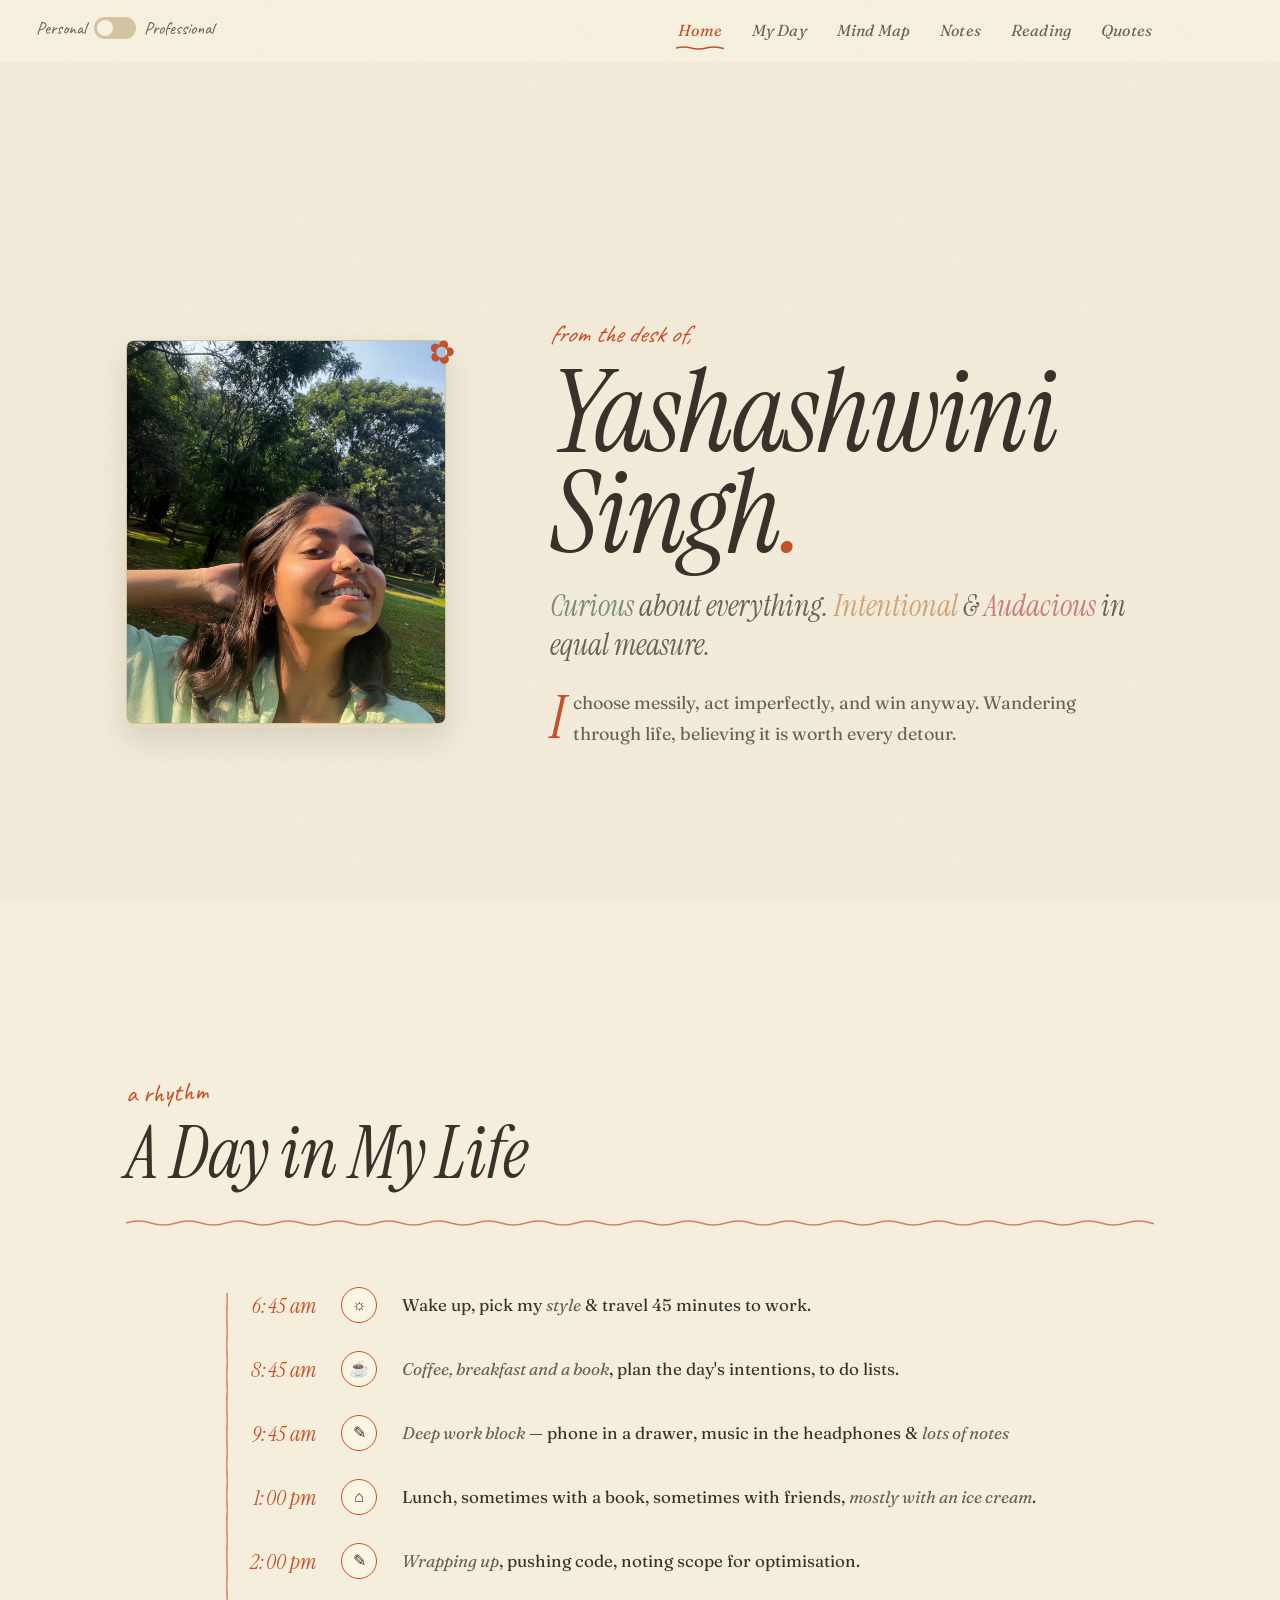
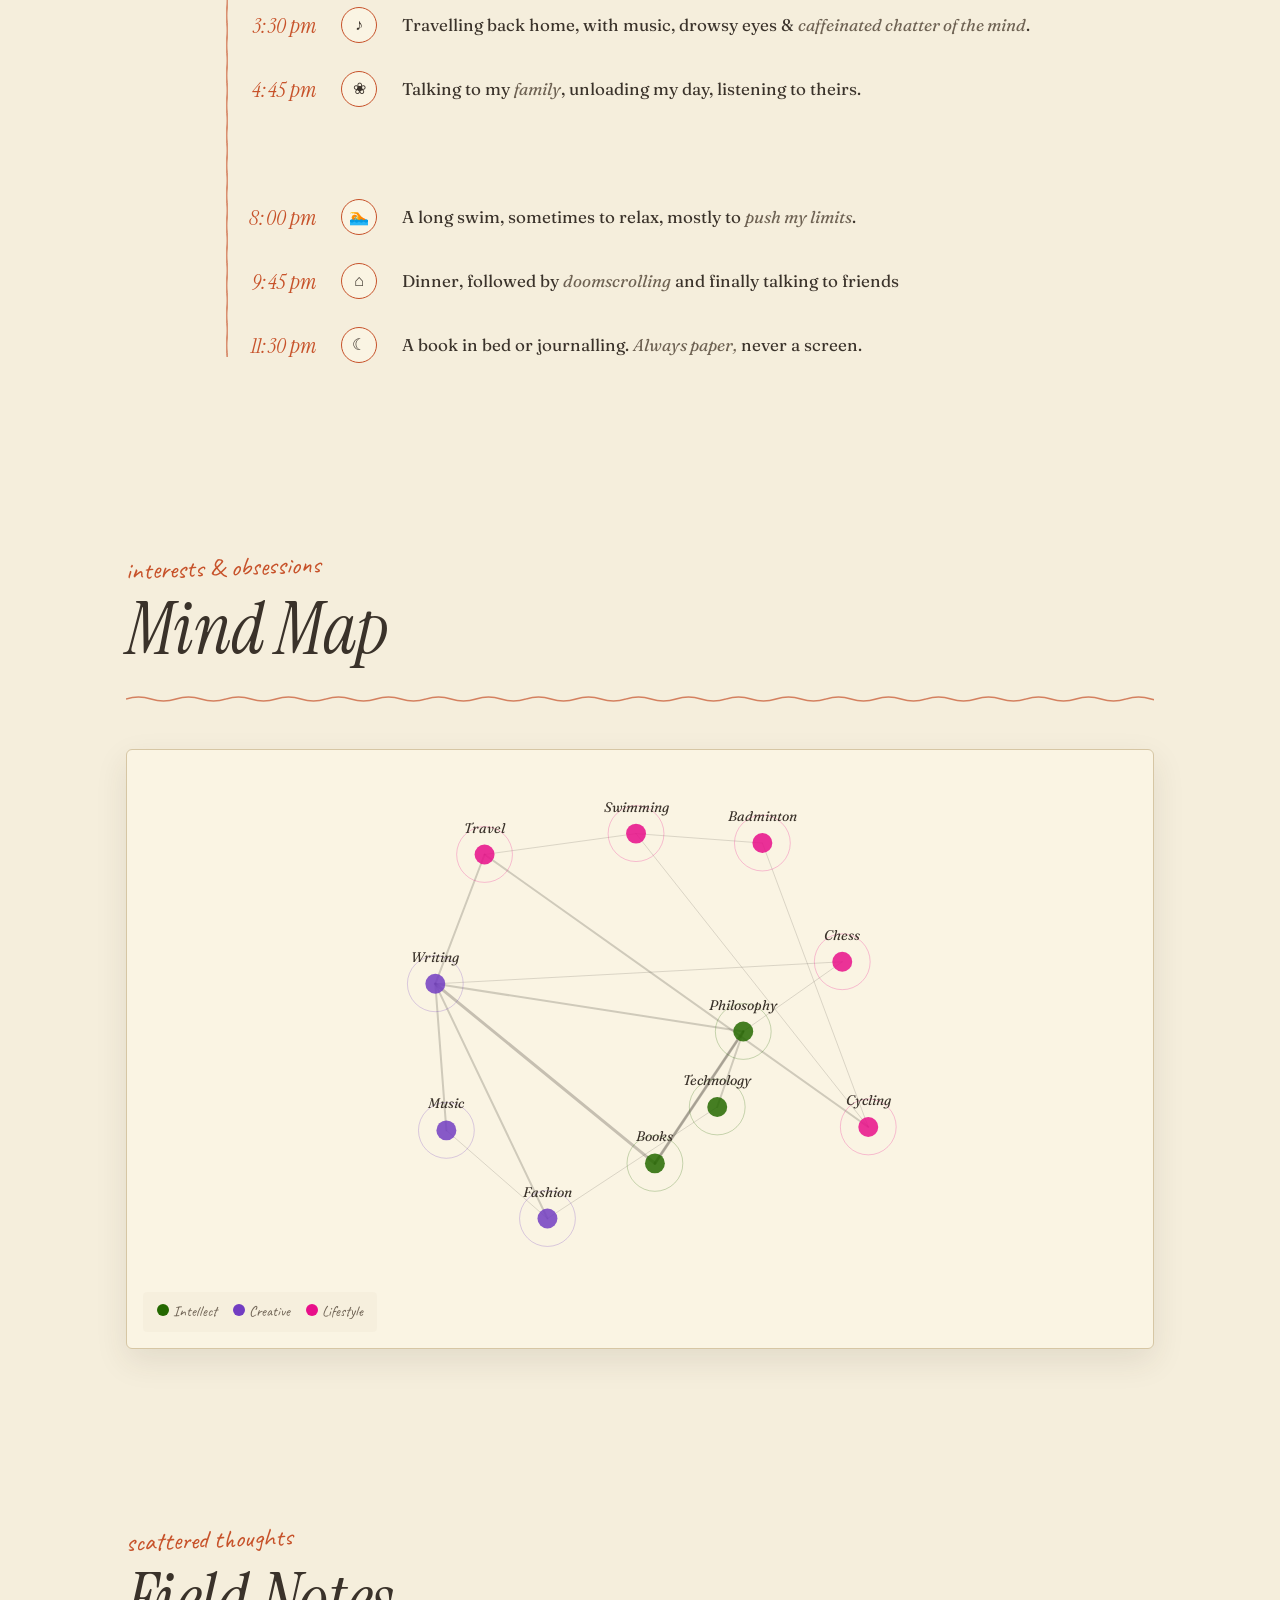
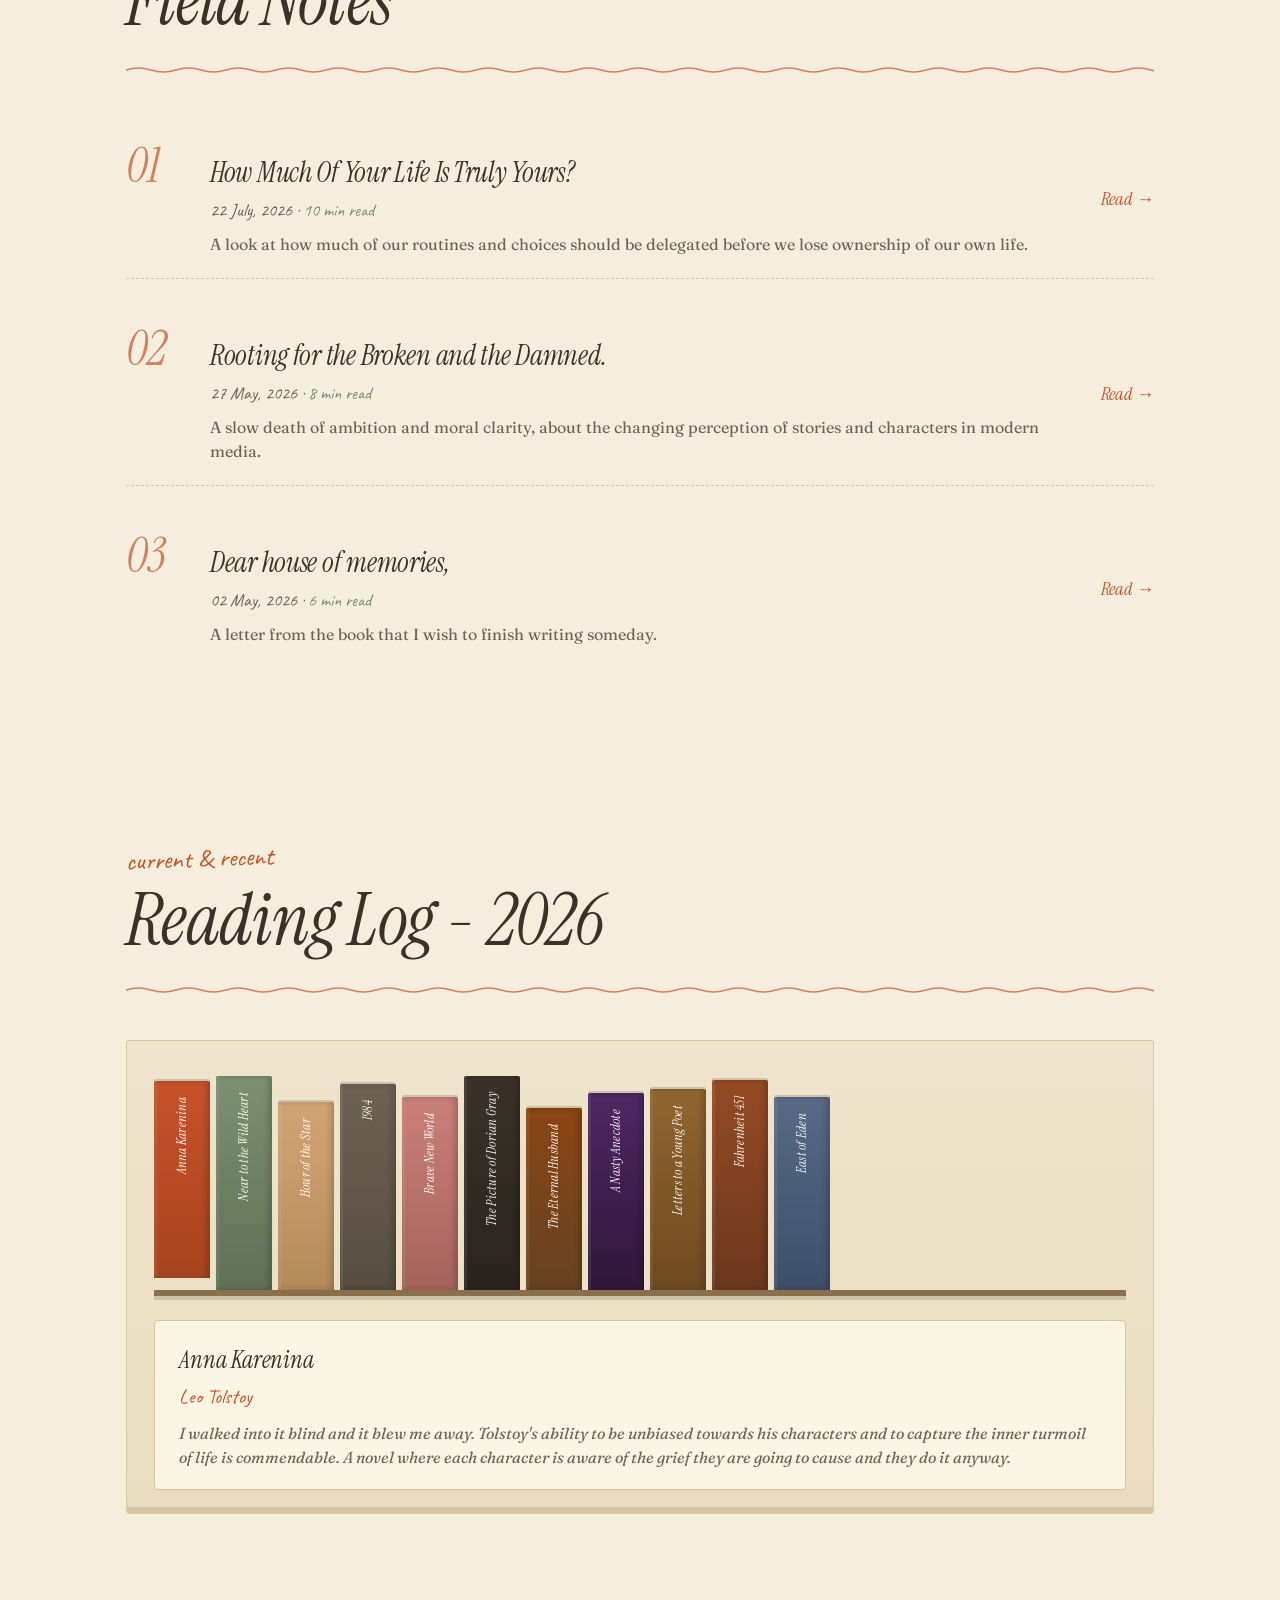
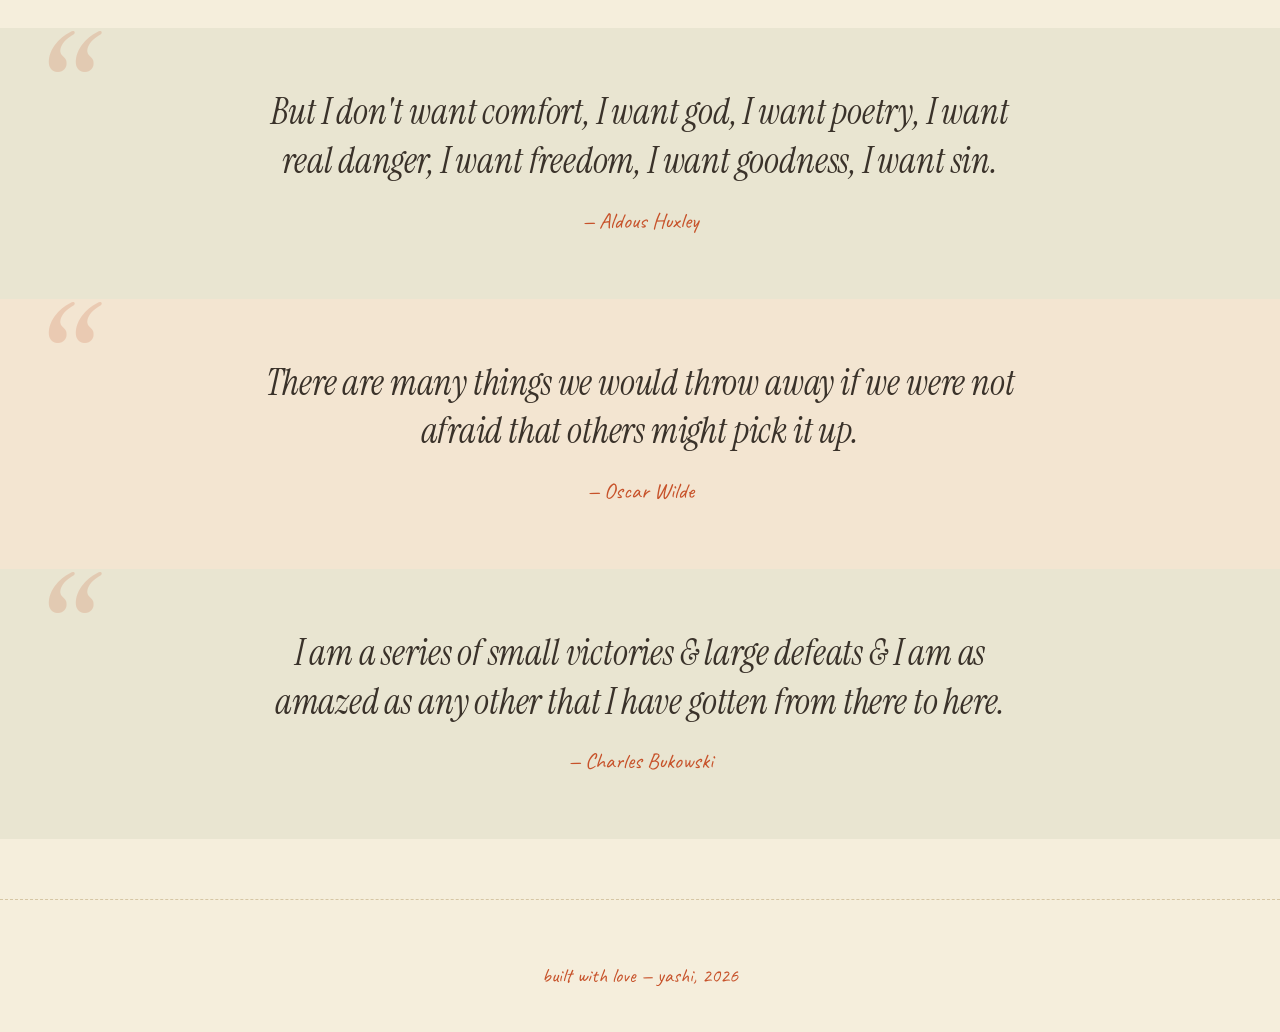
==== index.html @ 74590bfe "final article and first release look" ====
<!DOCTYPE html>
<html lang="en">
<head>
<meta charset="UTF-8">
<meta name="viewport" content="width=device-width, initial-scale=1.0">
<title>Yashashwini Singh</title>
<link rel="preconnect" href="https://fonts.googleapis.com">
<link rel="preconnect" href="https://fonts.gstatic.com" crossorigin>
<link href="https://fonts.googleapis.com/css2?family=Instrument+Serif:ital@0;1&family=Fraunces:ital,opsz,wght@0,9..144,300..900;1,9..144,300..900&family=Caveat:wght@400;600&display=swap" rel="stylesheet">
<link rel="stylesheet" href="css/personal.css">
</head>
<body>

<!-- NAV -->
<nav class="p-nav" id="p-nav">
  <div class="mode-switch-wrap">
    <span>Personal</span>
    <input type="checkbox" id="modeToggle" class="mode-toggle">
    <span>Professional</span>
  </div>
  <div class="p-nav-inner">
    <a href="#hero">Home</a>
    <a href="#day">My Day</a>
    <a href="#mindmap">Mind Map</a>
    <a href="#notes">Notes</a>
    <a href="#books">Reading</a>
    <a href="#quotes">Quotes</a>
  </div>
</nav>

<!-- HERO -->
<section id="hero">
  <div class="p-container">
    <div class="p-hero-grid">
      <div>
        <div class="p-photo p-fade">
          <img src="IMG_6776.jpeg" alt="Yashashwini Singh" style="width: 100%; height: 100%; object-fit: cover; border-radius: 6px;">
        </div>
      </div>
      <div class="p-hero-text">
        <div class="p-hero-eyebrow p-fade">from the desk of,</div>
        <h2 class="p-hero-name p-fade">Yashashwini Singh<span class="amp">.</span></h1>
        <p class="p-hero-tagline p-fade">
          <span class="t-sage">Curious</span> about everything.
          <span class="t-ochre">Intentional </span> &amp; <span class="t-rose">Audacious</span> in equal measure.
        
        </p>
        <p class="p-hero-bio p-fade">
          I choose messily, act imperfectly, and win anyway. Wandering through life, believing it is worth every detour.
        </p>
      </div>
    </div>
  </div>
</section>

<!-- DAY IN MY LIFE -->
<section id="day" class="p-section">
  <div class="p-container">
    <div class="p-fade">
      <div class="p-section-eyebrow">a rhythm</div>
      <h2 class="p-section-title">A Day in My Life</h2>
      <div class="p-section-rule"></div>
    </div>
    <div class="p-day-list">
      <div class="p-day-item p-fade">
        <div class="p-day-time">6:45 am</div>
        <div class="p-day-icon">☼</div>
        <div class="p-day-text">Wake up, pick my <em>style</em> &amp; travel 45 minutes to work.</div>
      </div>
      <div class="p-day-item p-fade">
        <div class="p-day-time">8:45 am</div>
        <div class="p-day-icon">☕</div>
        <div class="p-day-text"><em>Coffee, breakfast and a book</em>, plan the day's intentions, to do lists.</div>
      </div>
      <div class="p-day-item p-fade">
        <div class="p-day-time">9:45 am</div>
        <div class="p-day-icon">✎</div>
        <div class="p-day-text"><em>Deep work block</em> — phone in a drawer, music in the headphones &amp; <em>lots of notes</em></div>
      </div>
      <div class="p-day-item p-fade">
        <div class="p-day-time">1:00 pm</div>
        <div class="p-day-icon">⌂</div>
        <div class="p-day-text">Lunch, sometimes with a book, sometimes with friends, <em>mostly with an ice cream</em>.</div>
      </div>
      <div class="p-day-item p-fade">
        <div class="p-day-time">2:00 pm</div>
        <div class="p-day-icon">✎</div>
        <div class="p-day-text"><em>Wrapping up</em>, pushing code, noting scope for optimisation.</div>
      </div>
      <div class="p-day-item p-fade">
        <div class="p-day-time">3:30 pm</div>
        <div class="p-day-icon">♪</div>
        <div class="p-day-text">Travelling back home, with music, drowsy eyes &amp; <em>caffeinated chatter of the mind</em>.</div>
      </div>
      <div class="p-day-item p-fade">
        <div class="p-day-time">4:45 pm</div>
        <div class="p-day-icon">❀</div>
        <div class="p-day-text">Talking to my <em>family</em>, unloading my day, listening to theirs.</div>
      </div>
      <div class="p-day-item p-fade">
        <div class="p-day-time">6:00 pm</div>
        <div class="p-day-icon">✉</div>
        <div class="p-day-text">Logging in back for work. Meetings, messages, the <em>social hours of the day</em>.</div>
      </div>
      <div class="p-day-item p-fade">
        <div class="p-day-time">8:00 pm</div>
        <div class="p-day-icon">🏊</div>
        <div class="p-day-text">A long swim, sometimes to relax, mostly to <em>push my limits</em>.</div>
      </div>
      <div class="p-day-item p-fade">
        <div class="p-day-time">9:45 pm</div>
        <div class="p-day-icon">⌂</div>
        <div class="p-day-text">Dinner, followed by <em>doomscrolling</em> and finally talking to friends</div>
      </div>
      <div class="p-day-item p-fade">
        <div class="p-day-time">11:30 pm</div>
        <div class="p-day-icon">☾</div>
        <div class="p-day-text">A book in bed or journalling. <em>Always paper,</em> never a screen.</div>
      </div>
    </div>
  </div>
</section>

<!-- MIND MAP -->
<section id="mindmap" class="p-section">
  <div class="p-container">
    <div class="p-fade">
      <div class="p-section-eyebrow">interests &amp; obsessions</div>
      <h2 class="p-section-title">Mind Map</h2>
      <div class="p-section-rule"></div>
    </div>
    <div class="p-mindmap-wrap p-fade" id="p-mindmap">
      <svg id="p-mindmap-svg" style="width:100%;height:100%;"></svg>
      <div class="p-mindmap-legend">
        <div><span class="p-swatch" style="background:#246800"></span>Intellect</div>
        <div><span class="p-swatch" style="background:#723dc2"></span>Creative</div>
        <div><span class="p-swatch" style="background:#e80f8a"></span>Lifestyle</div>
      </div>
      <div class="p-mindmap-tooltip" id="p-tooltip"></div>
    </div>
  </div>
</section>


<!-- FIELD NOTES -->
<section id="notes" class="p-section">
  <div class="p-container">
    <div class="p-fade">
      <div class="p-section-eyebrow">scattered thoughts</div>
      <h2 class="p-section-title">Field Notes</h2>
      <div class="p-section-rule"></div>
    </div>
    <div class="p-notes-list">
      <div class="p-note p-fade">
        <div class="p-note-num">01</div>
        <div>
          <h3 class="p-note-title">How Much Of Your Life Is Truly Yours?</h3>
          <div class="p-note-meta">22 July, 2026 · <span>10 min read</span></div>
          <p class="p-note-teaser">A look at how much of our routines and choices should be delegated before we lose ownership of our own life.</p>
        </div>
        <a href="outsourcing-life.html" class="p-note-read">Read →</a>
      </div>
      <div class="p-note p-fade">
        <div class="p-note-num">02</div>
        <div>
          <h3 class="p-note-title">Rooting for the Broken and the Damned.</h3>
          <div class="p-note-meta">27 May, 2026 · <span>8 min read</span></div>
          <p class="p-note-teaser">A slow death of ambition and moral clarity, about the changing perception of stories and characters in modern media.</p>
        </div>
        <a href="victims_villains_heroes.html" class="p-note-read">Read →</a>
      </div>
      <div class="p-note p-fade">
        <div class="p-note-num">03</div>
        <div>
          <h3 class="p-note-title">Dear house of memories,</h3>
          <div class="p-note-meta">02 May, 2026 · <span>6 min read</span></div>
          <p class="p-note-teaser">A letter from the book that I wish to finish writing someday.</p>
        </div>
        <a href="dear-house-of-memories.html" class="p-note-read">Read →</a>
    </div>
  </div>
</section>

<!-- Travel section moved to travel-section.html -->

<!-- READING LOG -->
<section id="books" class="p-section">
  <div class="p-container">
    <div class="p-fade">
      <div class="p-section-eyebrow">current &amp; recent</div>
      <h2 class="p-section-title">Reading Log - 2026</h2>
      <div class="p-section-rule"></div>
    </div>
    <div class="p-shelf-wrap p-fade">
      <div class="p-shelf" id="p-shelf">
        <div class="p-book" data-index="0"><span>Anna Karenina</span></div>
        <div class="p-book" data-index="1"><span>Near to the Wild Heart</span></div>
        <div class="p-book" data-index="2"><span>Hour of the Star</span></div>
        <div class="p-book" data-index="3"><span>1984</span></div>
        <div class="p-book" data-index="4"><span>Brave New World</span></div>
        <div class="p-book" data-index="5"><span>The Picture of Dorian Gray</span></div>
        <div class="p-book" data-index="6"><span>The Eternal Husband</span></div>
        <div class="p-book" data-index="7"><span>A Nasty Anecdote</span></div>
        <div class="p-book" data-index="8"><span>Letters to a Young Poet</span></div>
        <div class="p-book" data-index="9"><span>Fahrenheit 451</span></div>
        <div class="p-book" data-index="10"><span>East of Eden</span></div>
      </div>
      <div class="p-book-card" id="p-book-card">
        <h4 id="bc-title"></h4>
        <div class="p-book-author" id="bc-author"></div>
        <p id="bc-reaction"></p>
      </div>
    </div>
  </div>
</section>

<!-- QUOTES BAND -->
<div id="quotes" class="p-quotes p-fade">
  <div class="p-quote">
    <p class="p-quote-text">But I don't want comfort, I want god, I want poetry, I want real danger, I want freedom, I want goodness, I want sin.</p>
    <div class="p-quote-attr">— Aldous Huxley</div>
  </div>
  <div class="p-quote">
    <p class="p-quote-text">There are many things we would throw away if we were not afraid that others might pick it up.</p>
    <div class="p-quote-attr">— Oscar Wilde</div>
  </div>
  <div class="p-quote">
    <p class="p-quote-text">I am a series of small victories &amp; large defeats &amp; I am as amazed as any other that I have gotten from there to here.</p>
    <div class="p-quote-attr">— Charles Bukowski</div>
  </div>
</div>

<!-- FOOTER -->
<footer class="p-footer">
  built with love — yashi, 2026
</footer>

<script src="js/personal.js"></script>
</body>
</html>
---- css/personal.css ----
/* Professional Mode Overrides */
:root[data-mode="professional"] {
  --p-bg:       #f1f5f9;
  --p-bg-2:     #e2e8f0;
  --p-bg-3:     #cbd5e1;
  --p-paper:    #ffffff;
  --p-line:     #94a3b8;
  --p-text:     #0f172a;
  --p-text-dim: #475569;
  --p-terra:    #2563eb; /* Corporate Blue */
  --p-sage:     #0d9488; /* Deep Teal */
  --p-rose:     #64748b; /* Slate */
  --p-ochre:    #4f46e5; /* Indigo */
}

/* Toggle Switch Styling */
.mode-switch-wrap {
  position: absolute;
  left: 36px;
  top: 14px;
  display: flex;
  align-items: center;
  gap: 8px;
  font-family: var(--f-p-hand);
  font-size: 18px;
  color: var(--p-text-dim);
  z-index: 100;
}
.mode-toggle {
  appearance: none;
  width: 42px;
  height: 22px;
  background: var(--p-line);
  border-radius: 20px;
  position: relative;
  cursor: pointer;
  transition: background 0.3s;
  outline: none;
}
.mode-toggle::before {
  content: "";
  position: absolute;
  width: 16px;
  height: 16px;
  border-radius: 50%;
  top: 3px;
  left: 3px;
  background: var(--p-paper);
  transition: transform 0.3s;
}
.mode-toggle:checked {
  background: var(--p-terra);
}
.mode-toggle:checked::before {
  transform: translateX(20px);
}

/* ===========================
   DESIGN TOKENS
=========================== */
:root {
  --p-bg:       #f5eedc;
  --p-bg-2:     #efe5cc;
  --p-bg-3:     #e9dcc0;
  --p-paper:    #faf4e3;
  --p-line:     #d6c6a4;
  --p-text:     #3a322a;
  --p-text-dim: #6e6253;
  --p-terra:    #c7522a;
  --p-sage:     #7c9070;
  --p-rose:     #c98079;
  --p-ochre:    #d4a574;

  --f-p-display: "Instrument Serif", "Times New Roman", serif;
  --f-p-body:    "Fraunces", Georgia, serif;
  --f-p-hand:    "Caveat", cursive;
}

*, *::before, *::after { box-sizing: border-box; margin: 0; padding: 0; }

html { scroll-behavior: smooth; }

body {
  background: var(--p-bg);
  color: var(--p-text);
  font-family: var(--f-p-body);
  font-weight: 400;
  line-height: 1.6;
  overflow-x: hidden;
}

/* ===========================
   TEXTURE OVERLAY
=========================== */
body::before {
  content: "";
  position: fixed;
  inset: 0;
  pointer-events: none;
  z-index: 999;
  opacity: 0.55;
  mix-blend-mode: multiply;
  background-image: url("data:image/svg+xml,%3Csvg xmlns='http://www.w3.org/2000/svg' width='300' height='300'%3E%3Cfilter id='n'%3E%3CfeTurbulence type='fractalNoise' baseFrequency='0.85' numOctaves='2'/%3E%3CfeColorMatrix type='matrix' values='0.23 0 0 0 0 0 0.20 0 0 0 0 0 0.16 0 0 0 0 0 0.08 0'/%3E%3C/filter%3E%3Crect width='300' height='300' filter='url(%23n)'/%3E%3C/svg%3E");
}

/* ===========================
   LAYOUT
=========================== */
.p-container {
  max-width: 1100px;
  margin: 0 auto;
  padding: 0 36px;
}

.p-section {
  padding: 110px 0 60px;
}

/* ===========================
   TOP NAV
=========================== */
.p-nav {
  position: sticky;
  top: 0;
  z-index: 50;
  background: rgba(250, 244, 227, 0.88);
  backdrop-filter: blur(8px);
}
.p-nav-inner {
  max-width: 1100px;
  margin: 0 auto;
  padding: 14px 36px 14px 96px;
  display: flex;
  flex-wrap: wrap;
  gap: 6px 26px;
  justify-content: flex-end;
  align-items: center;
}
.p-nav a {
  font-family: var(--f-p-body);
  font-style: italic;
  font-size: 16px;
  color: var(--p-text-dim);
  text-decoration: none;
  letter-spacing: 0.01em;
  padding: 4px 2px;
  position: relative;
  transition: color 200ms;
}
.p-nav a::after {
  content: "";
  position: absolute;
  left: 0; bottom: -2px;
  width: 100%; height: 4px;
  background-image: url("data:image/svg+xml,%3Csvg xmlns='http://www.w3.org/2000/svg' width='60' height='4'%3E%3Cpath d='M0 2 Q7.5 0 15 2 Q22.5 4 30 2 Q37.5 0 45 2 Q52.5 4 60 2' fill='none' stroke='%23c7522a' stroke-width='1.6'/%3E%3C/svg%3E");
  background-repeat: repeat-x;
  background-size: 60px 4px;
  opacity: 0;
  transform: translateY(2px);
  transition: opacity 200ms, transform 200ms;
}
.p-nav a:hover, .p-nav a.active {
  color: var(--p-terra);
}
.p-nav a:hover::after, .p-nav a.active::after {
  opacity: 1;
  transform: translateY(0);
}
.p-nav a:focus { outline: none; outline-offset: 0; }

/* ===========================
   HERO
=========================== */
#hero {
  min-height: 100vh;
  padding: 100px 0 60px;
  display: flex;
  align-items: center;
}
#hero .p-container { width: 100%; }
.p-hero-grid {
  display: grid;
  grid-template-columns: 360px 1fr;
  gap: 64px;
  align-items: center;
}

.p-photo {
  width: 320px;
  height: 384px;
  background: var(--p-paper);
  border: 1px solid var(--p-line);
  border-radius: 8px;
  box-shadow:
    0 4px 0 var(--p-bg-3),
    0 16px 32px rgba(58,50,42,0.15),
    inset 0 0 0 8px var(--p-paper),
    inset 0 0 0 9px var(--p-line);
  transform: rotate(-2.5deg);
  display: flex;
  align-items: center;
  justify-content: center;
  font-family: var(--f-p-hand);
  font-size: 18px;
  color: var(--p-text-dim);
  position: relative;
  text-align: center;
}
.p-photo::after {
  content: "✿";
  font-size: 32px;
  color: var(--p-terra);
  position: absolute;
  top: -14px;
  right: -10px;
  transform: rotate(15deg);
}

/* .p-hero-text {} */
.p-hero-eyebrow {
  font-family: var(--f-p-hand);
  font-size: 25px;
  font-style: italic;
  color: var(--p-terra);
  transform: rotate(-1.3deg);
  display: inline-block;
  margin-bottom: 8px;
}
.p-hero-name {
  font-family: var(--f-p-display);
  font-style: italic;
  font-weight: 400;
  font-size: clamp(56px, 9vw, 120px);
  color: var(--p-text);
  line-height: 0.88;
  letter-spacing: -0.02em;
  margin-bottom: 22px;
}
.p-hero-name .amp { color: var(--p-terra); }
.p-hero-tagline {
  font-family: var(--f-p-display);
  font-style: italic;
  font-size: clamp(22px, 2.4vw, 30px);
  color: var(--p-text-dim);
  line-height: 1.3;
  margin-bottom: 24px;
}
.p-hero-tagline .t-sage    { color: var(--p-sage); }
.p-hero-tagline .t-rose    { color: var(--p-rose); }
.p-hero-tagline .t-ochre   { color: var(--p-ochre); }

.p-hero-bio {
  font-size: 18px;
  color: var(--p-text-dim);
  line-height: 1.7;
  max-width: 540px;
}
.p-hero-bio::first-letter {
  font-family: var(--f-p-display);
  font-style: italic;
  font-size: 3.2em;
  color: var(--p-terra);
  float: left;
  line-height: 0.85;
  margin: 6px 8px -4px 0;
}

/* ===========================
   SECTION CHROME
=========================== */
.p-section-eyebrow {
  font-family: var(--f-p-hand);
  font-size: 26px;
  color: var(--p-terra);
  transform: rotate(-2deg);
  display: inline-block;
  margin-bottom: 4px;
}
.p-section-title {
  font-family: var(--f-p-display);
  font-style: italic;
  font-size: clamp(40px, 6vw, 72px);
  font-weight: 400;
  color: var(--p-text);
  letter-spacing: -0.01em;
  line-height: 1;
  margin-bottom: 16px;
}
.p-section-subtitle {
  font-family: var(--f-p-display);
  font-style: italic;
  font-size: 22px;
  color: var(--p-text-dim);
  margin-top: -8px;
}
.p-section-rule {
  width: 100%;
  height: 12px;
  margin: 28px 0 44px;
  background-image: url("data:image/svg+xml,%3Csvg xmlns='http://www.w3.org/2000/svg' width='100' height='12'%3E%3Cpath d='M0 6 Q12.5 2 25 6 Q37.5 10 50 6 Q62.5 2 75 6 Q87.5 10 100 6' fill='none' stroke='%23c7522a' stroke-width='1.5' opacity='0.7'/%3E%3C/svg%3E");
  background-repeat: repeat-x;
  background-size: 100px 12px;
}

/* ===========================
   DAY IN MY LIFE
=========================== */
.p-day-list {
  display: grid;
  gap: 0;
  position: relative;
  padding-left: 100px;
}
.p-day-list::before {
  content: "";
  position: absolute;
  left: 100px;
  top: 20px;
  bottom: 20px;
  width: 2px;
  background-image: url("data:image/svg+xml,%3Csvg xmlns='http://www.w3.org/2000/svg' width='2' height='30'%3E%3Cpath d='M1 0 Q2 7.5 1 15 Q0 22.5 1 30' fill='none' stroke='%23c7522a' stroke-width='2' opacity='0.6'/%3E%3C/svg%3E");
  background-repeat: repeat-y;
  background-size: 2px 30px;
}
.p-day-item {
  display: grid;
  grid-template-columns: 90px 50px 1fr;
  gap: 18px;
  padding: 14px 0;
  align-items: center;
}
.p-day-time {
  font-family: var(--f-p-display);
  font-style: italic;
  font-size: 22px;
  color: var(--p-terra);
  text-align: right;
  margin-left: -90px;
}
.p-day-icon {
  width: 36px;
  height: 36px;
  border-radius: 50%;
  background: var(--p-paper);
  border: 1.5px solid var(--p-terra);
  display: flex;
  align-items: center;
  justify-content: center;
  font-size: 16px;
  margin-left: 7px;
  flex-shrink: 0;
}
.p-day-text {
  font-family: var(--f-p-body);
  font-size: 17px;
  color: var(--p-text);
  line-height: 1.5;
}
.p-day-text em { color: var(--p-text-dim); }

/* ===========================
   TRAVEL
=========================== */
/* Travel styles removed and moved to travel-section.html */

/* ===========================
   FIELD NOTES
=========================== */
.p-notes-list { display: grid; gap: 24px; }
.p-note {
  display: grid;
  grid-template-columns: 60px 1fr auto;
  gap: 24px;
  align-items: baseline;
  padding: 22px 0;
  border-bottom: 1px dashed var(--p-line);
}
.p-note:last-child { border-bottom: none; }
.p-note-num {
  font-family: var(--f-p-display);
  font-style: italic;
  font-size: 48px;
  color: var(--p-terra);
  opacity: 0.7;
  line-height: 1;
}
.p-note-title {
  font-family: var(--f-p-display);
  font-style: italic;
  font-weight: 400;
  font-size: 28px;
  color: var(--p-text);
  line-height: 1.15;
  letter-spacing: -0.01em;
  margin-bottom: 6px;
}
.p-note-meta {
  font-family: var(--f-p-hand);
  font-size: 18px;
  color: var(--p-text-dim);
  margin-bottom: 8px;
}
.p-note-meta span { color: var(--p-sage); }
.p-note-teaser {
  font-size: 16px;
  color: var(--p-text-dim);
  line-height: 1.5;
}
.p-note-read {
  font-family: var(--f-p-display);
  font-style: italic;
  font-size: 18px;
  color: var(--p-terra);
  text-decoration: none;
  align-self: center;
  white-space: nowrap;
}
.p-note-read:hover { text-decoration: underline; }

/* ===========================
   QUOTES BAND
=========================== */
.p-quotes { padding: 60px 0; }
.p-quote {
  padding: 60px 36px;
  position: relative;
}
.p-quote:nth-child(odd)  { background: rgba(124,144,112,0.1); }
.p-quote:nth-child(even) { background: rgba(199,82,42,0.06); }
.p-quote::before {
  content: "\201C";
  font-family: var(--f-p-display);
  font-style: italic;
  font-size: 180px;
  color: var(--p-terra);
  opacity: 0.18;
  line-height: 0.6;
  position: absolute;
  top: 30px;
  left: 36px;
}
.p-quote-text {
  font-family: var(--f-p-display);
  font-style: italic;
  font-size: clamp(24px, 3vw, 36px);
  color: var(--p-text);
  line-height: 1.35;
  letter-spacing: -0.005em;
  max-width: 780px;
  margin: 0 auto 18px;
  position: relative;
  z-index: 1;
  text-align: center;
}
.p-quote-attr {
  font-family: var(--f-p-hand);
  font-size: 22px;
  color: var(--p-terra);
  text-align: center;
  position: relative;
  z-index: 1;
}

/* ===========================
   READING LOG
=========================== */
.p-shelf-wrap {
  background: linear-gradient(180deg, var(--p-bg-2), var(--p-bg-3));
  padding: 36px 28px 18px;
  border-radius: 4px;
  box-shadow:
    inset 0 0 0 1px var(--p-line),
    0 6px 0 var(--p-line);
}
.p-shelf {
  display: flex;
  gap: 6px;
  align-items: flex-end;
  height: 220px;
  border-bottom: 6px solid #8a6f4c;
  box-shadow: 0 4px 0 rgba(58,50,42,0.18);
  overflow-x: auto;
  padding-bottom: 0;
}
.p-book {
  width: 56px;
  flex-shrink: 0;
  border-radius: 2px 2px 0 0;
  box-shadow:
    inset -3px 0 6px rgba(0,0,0,0.2),
    inset 3px 0 0 rgba(255,255,255,0.08),
    0 -2px 0 rgba(0,0,0,0.15);
  padding: 16px 6px;
  cursor: pointer;
  transition: transform 240ms ease;
  display: flex;
  align-items: flex-start;
  justify-content: center;
}
.p-book:hover, .p-book.active { transform: translateY(-12px); }
.p-book span {
  font-family: var(--f-p-display);
  font-style: italic;
  font-size: 13px;
  color: rgba(255,255,255,0.95);
  writing-mode: vertical-rl;
  text-orientation: mixed;
  transform: rotate(180deg);
  letter-spacing: 0.02em;
  user-select: none;
}

.p-book:nth-child(1) { background: linear-gradient(180deg, #c7522a, #a8431f); height: 92%; }
.p-book:nth-child(2) { background: linear-gradient(180deg, #7c9070, #607057); height: 100%; }
.p-book:nth-child(3) { background: linear-gradient(180deg, #d4a574, #b58a5a); height: 88%; }
.p-book:nth-child(4) { background: linear-gradient(180deg, #6e6253, #564c40); height: 96%; }
.p-book:nth-child(5) { background: linear-gradient(180deg, #c98079, #a5635c); height: 90%; }
.p-book:nth-child(6) { background: linear-gradient(180deg, #3a322a, #2a241e); height: 100%; }
.p-book:nth-child(7) { background: linear-gradient(180deg, #8b4513, #654321); height: 85%; }
.p-book:nth-child(8) { background: linear-gradient(180deg, #4f2762, #2f1739); height: 92%; }
.p-book:nth-child(9) { background: linear-gradient(180deg, #916530, #6c4a1f); height: 94%; }
.p-book:nth-child(10) { background: linear-gradient(180deg, #944b24, #6c371e); height: 98%; }
.p-book:nth-child(11) { background: linear-gradient(180deg, #596a85, #3d4f68); height: 90%; }

.p-book-card {
  display: none;
  margin-top: 24px;
  padding: 20px 24px;
  background: var(--p-paper);
  border: 1px solid var(--p-line);
  border-radius: 4px;
}
.p-book-card.active { display: block; }
.p-book-card h4 {
  font-family: var(--f-p-display);
  font-style: italic;
  font-weight: 400;
  font-size: 24px;
  color: var(--p-text);
  margin-bottom: 2px;
}
.p-book-card .p-book-author {
  font-family: var(--f-p-hand);
  font-size: 20px;
  color: var(--p-terra);
  margin-bottom: 8px;
}
.p-book-card p {
  font-family: var(--f-p-body);
  font-style: italic;
  font-size: 16px;
  color: var(--p-text-dim);
  line-height: 1.5;
}

/* ===========================
   MIND MAP
=========================== */
.p-mindmap-wrap {
  height: 600px;
  background: var(--p-paper);
  border: 1px solid var(--p-line);
  border-radius: 6px;
  box-shadow: 0 12px 32px rgba(58,50,42,0.1);
  overflow: hidden;
  position: relative;
}
.p-mindmap-legend {
  position: absolute;
  bottom: 16px;
  left: 16px;
  background: rgba(245,238,220,0.7);
  padding: 8px 14px;
  border-radius: 4px;
  display: flex;
  gap: 16px;
  align-items: center;
  font-family: var(--f-p-hand);
  font-size: 15px;
  color: var(--p-text-dim);
  z-index: 10;
}
.p-swatch {
  width: 12px;
  height: 12px;
  border-radius: 50%;
  display: inline-block;
  margin-right: 4px;
}
.p-mindmap-tooltip {
  position: absolute;
  background: var(--p-text);
  color: var(--p-paper);
  padding: 10px 14px;
  border-radius: 4px;
  font-family: var(--f-p-body);
  font-size: 13px;
  line-height: 1.4;
  max-width: 220px;
  pointer-events: none;
  opacity: 0;
  transition: opacity 200ms;
  z-index: 20;
}

/* ===========================
   FOOTER
=========================== */
.p-footer {
  padding: 60px 32px 40px;
  text-align: center;
  border-top: 1px dashed var(--p-line);
  font-family: var(--f-p-hand);
  font-size: 20px;
  color: var(--p-terra);
}

/* ===========================
   FADE-IN ON SCROLL
=========================== */
.p-fade {
  opacity: 0;
  transform: translateY(20px);
  transition: opacity 700ms ease, transform 700ms ease;
}
.p-fade.visible {
  opacity: 1;
  transform: translateY(0);
}

/* ===========================
   REDUCED MOTION
=========================== */
@media (prefers-reduced-motion: reduce) {
  *, *::before, *::after {
    animation-duration: 0.001s !important;
    transition-duration: 0.001s !important;
  }
}

/* ===========================
   RESPONSIVE — ≤820px
=========================== */
@media (max-width: 820px) {
  .p-container { padding: 0 22px; }

  .p-hero-grid {
    grid-template-columns: 1fr;
    text-align: center;
  }
  .p-photo {
    margin: 0 auto;
    transform: rotate(-2.5deg);
  }
  .p-hero-bio { margin: 0 auto; }
  .p-hero-bio::first-letter { float: none; margin: 0; }

  /* Travel rules removed (moved to travel-section.html) */

  .p-note { grid-template-columns: 1fr; gap: 8px; }
  .p-note-num { font-size: 36px; }

  .p-day-list { padding-left: 80px; }
  .p-day-list::before { left: 80px; }
  .p-day-item { grid-template-columns: 70px 40px 1fr; gap: 10px; }
  .p-day-time { font-size: 16px; margin-left: -70px; }

  .p-mindmap-wrap { height: 420px; }
}

/* ===========================
   RESPONSIVE — ≤720px
=========================== */
@media (max-width: 720px) {
  .mode-switch-wrap {
    position: static;
    justify-content: center;
    width: 100%;
    padding: 12px 18px 0;
    flex-wrap: wrap;
    font-size: 16px;
  }

  .p-nav {
    display: flex;
    flex-direction: column;
    gap: 6px;
  }

  .p-nav-inner {
    padding: 8px 18px 12px;
    gap: 4px 16px;
    overflow-x: auto;
    flex-wrap: nowrap;
    justify-content: flex-start;
  }
  .p-nav a { font-size: 14px; }
}
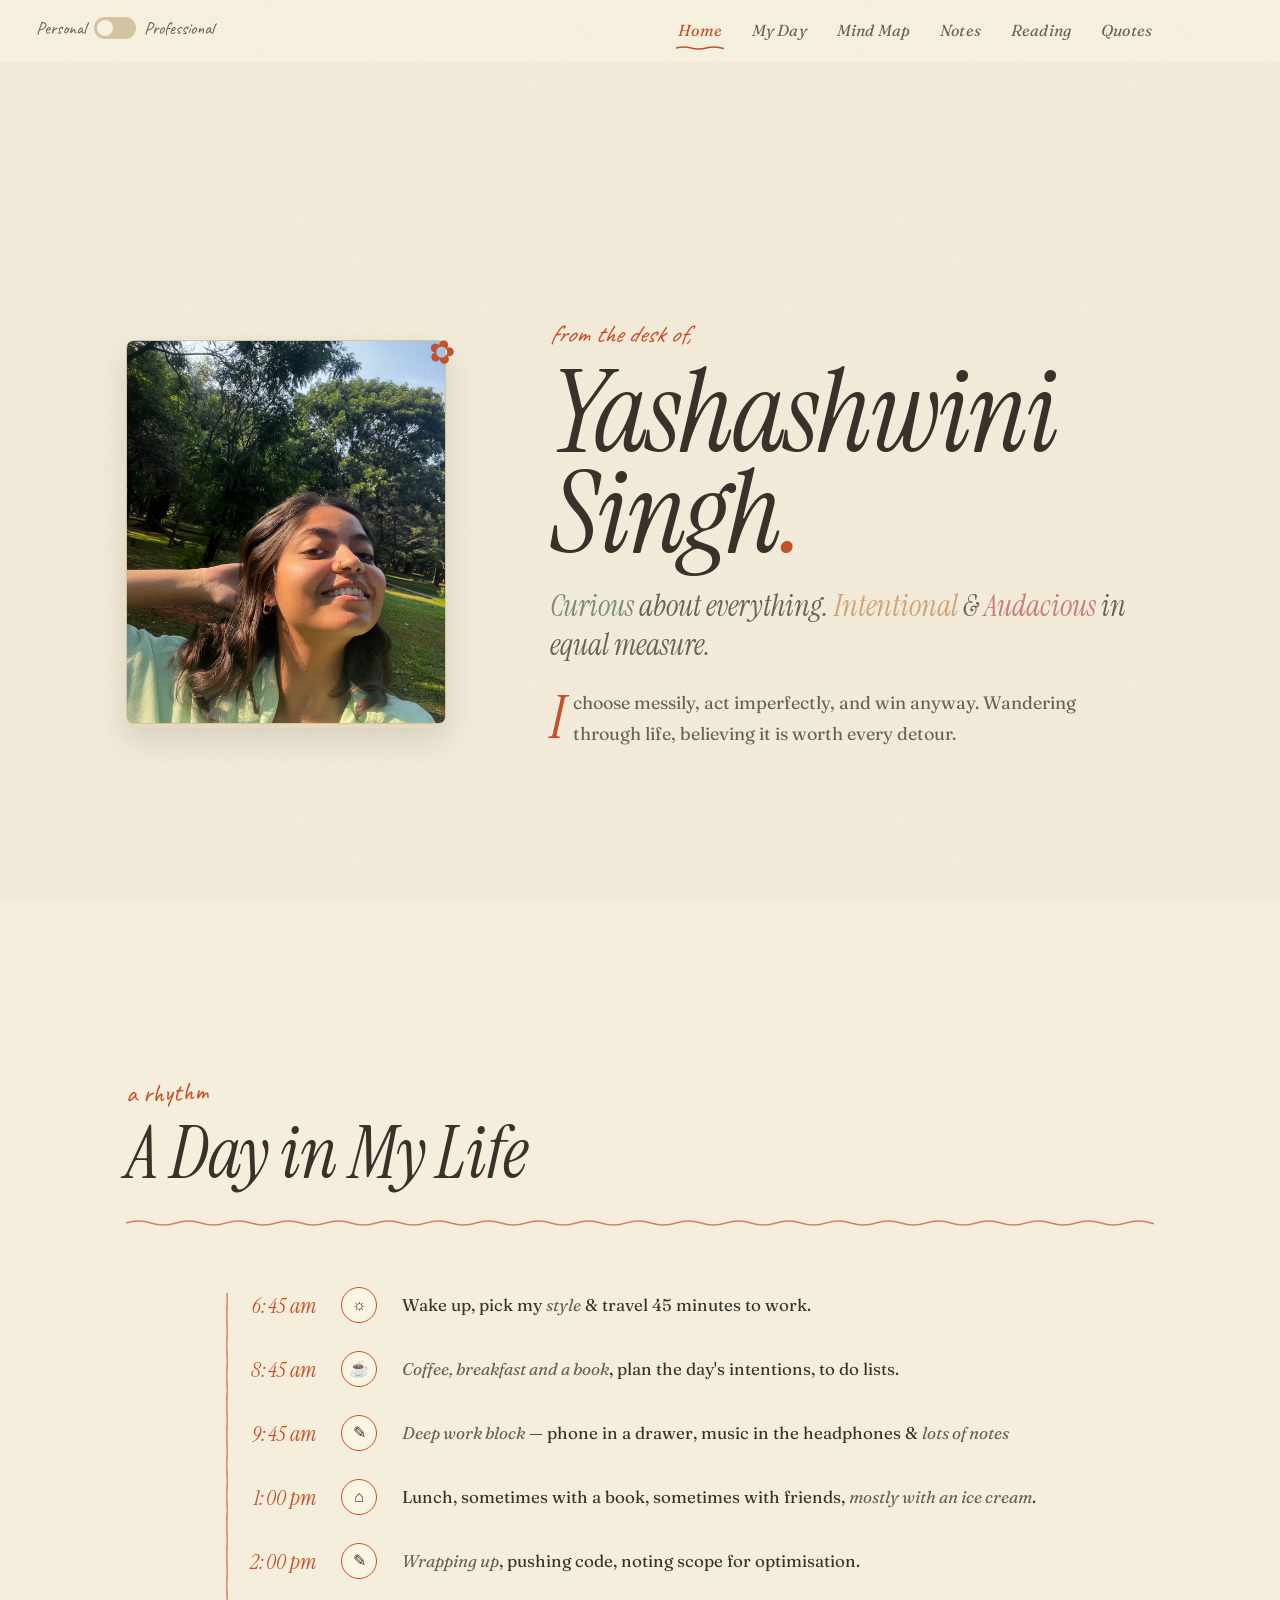
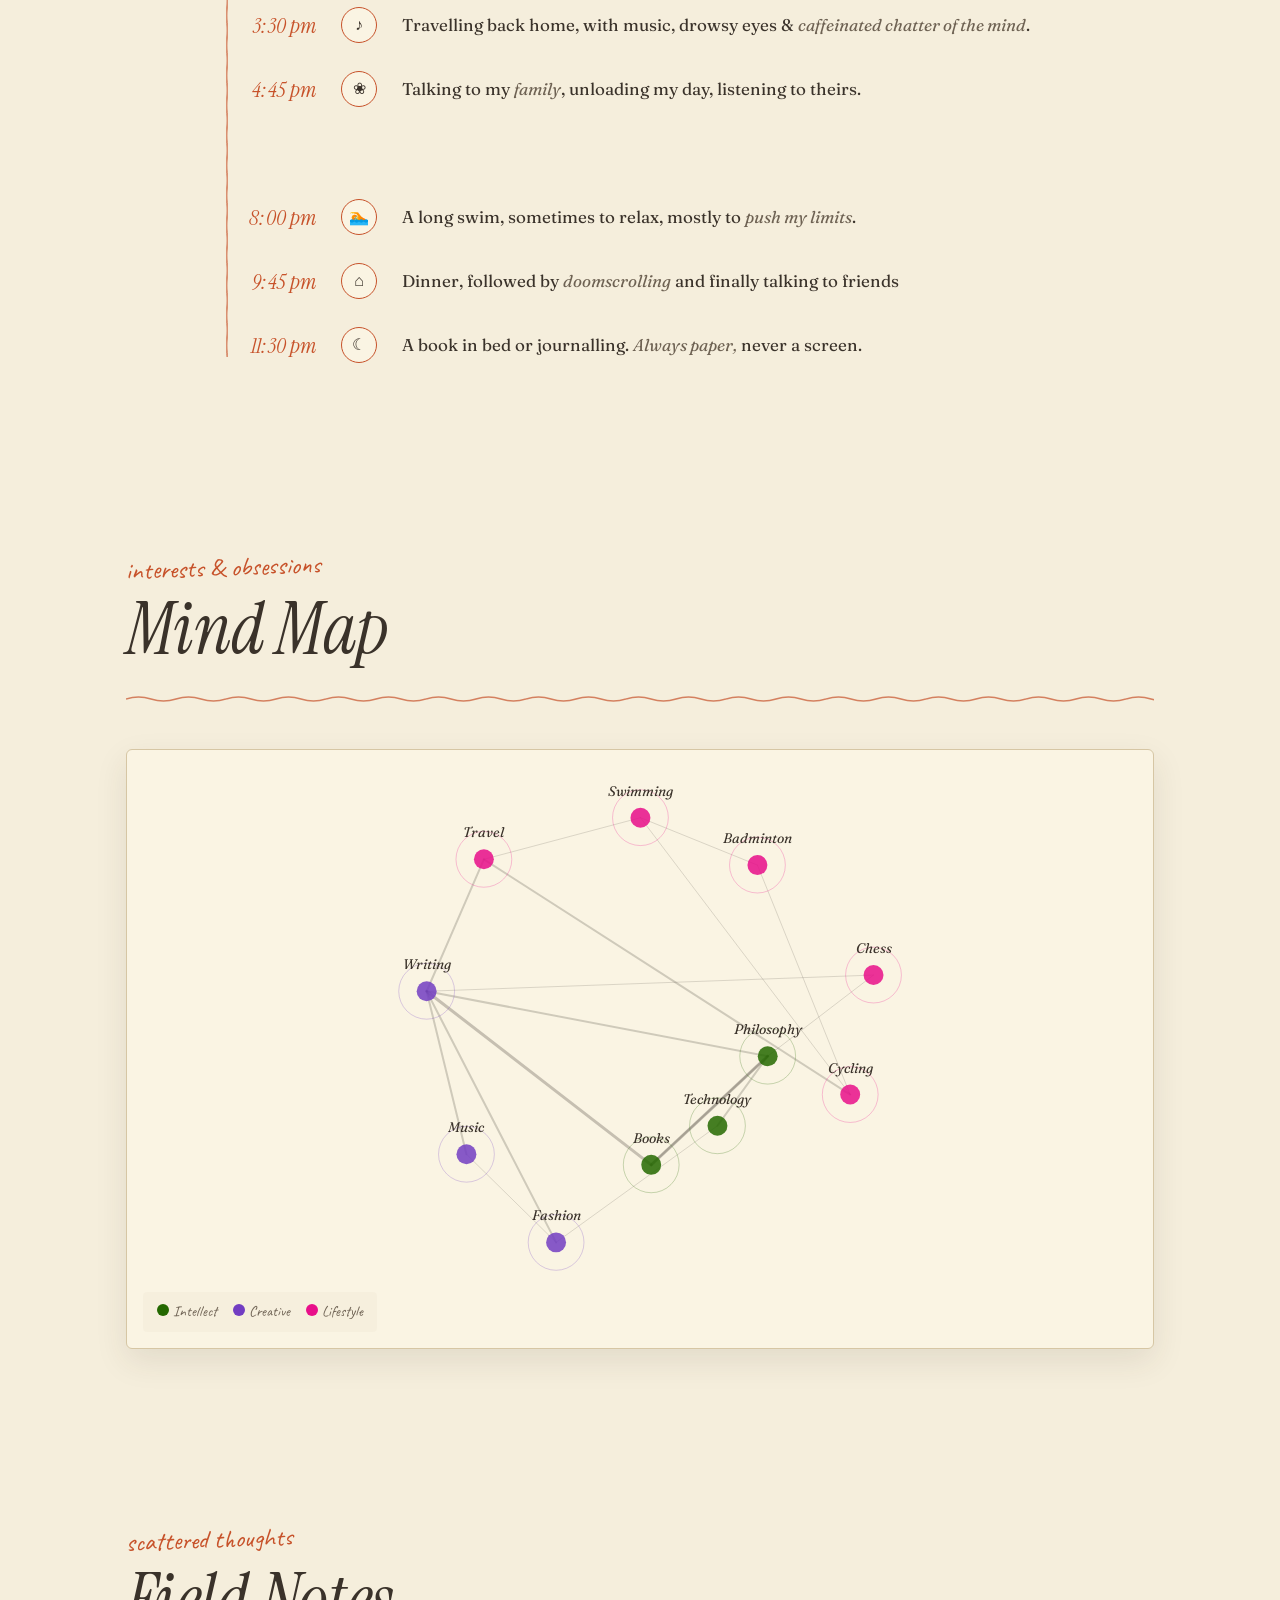
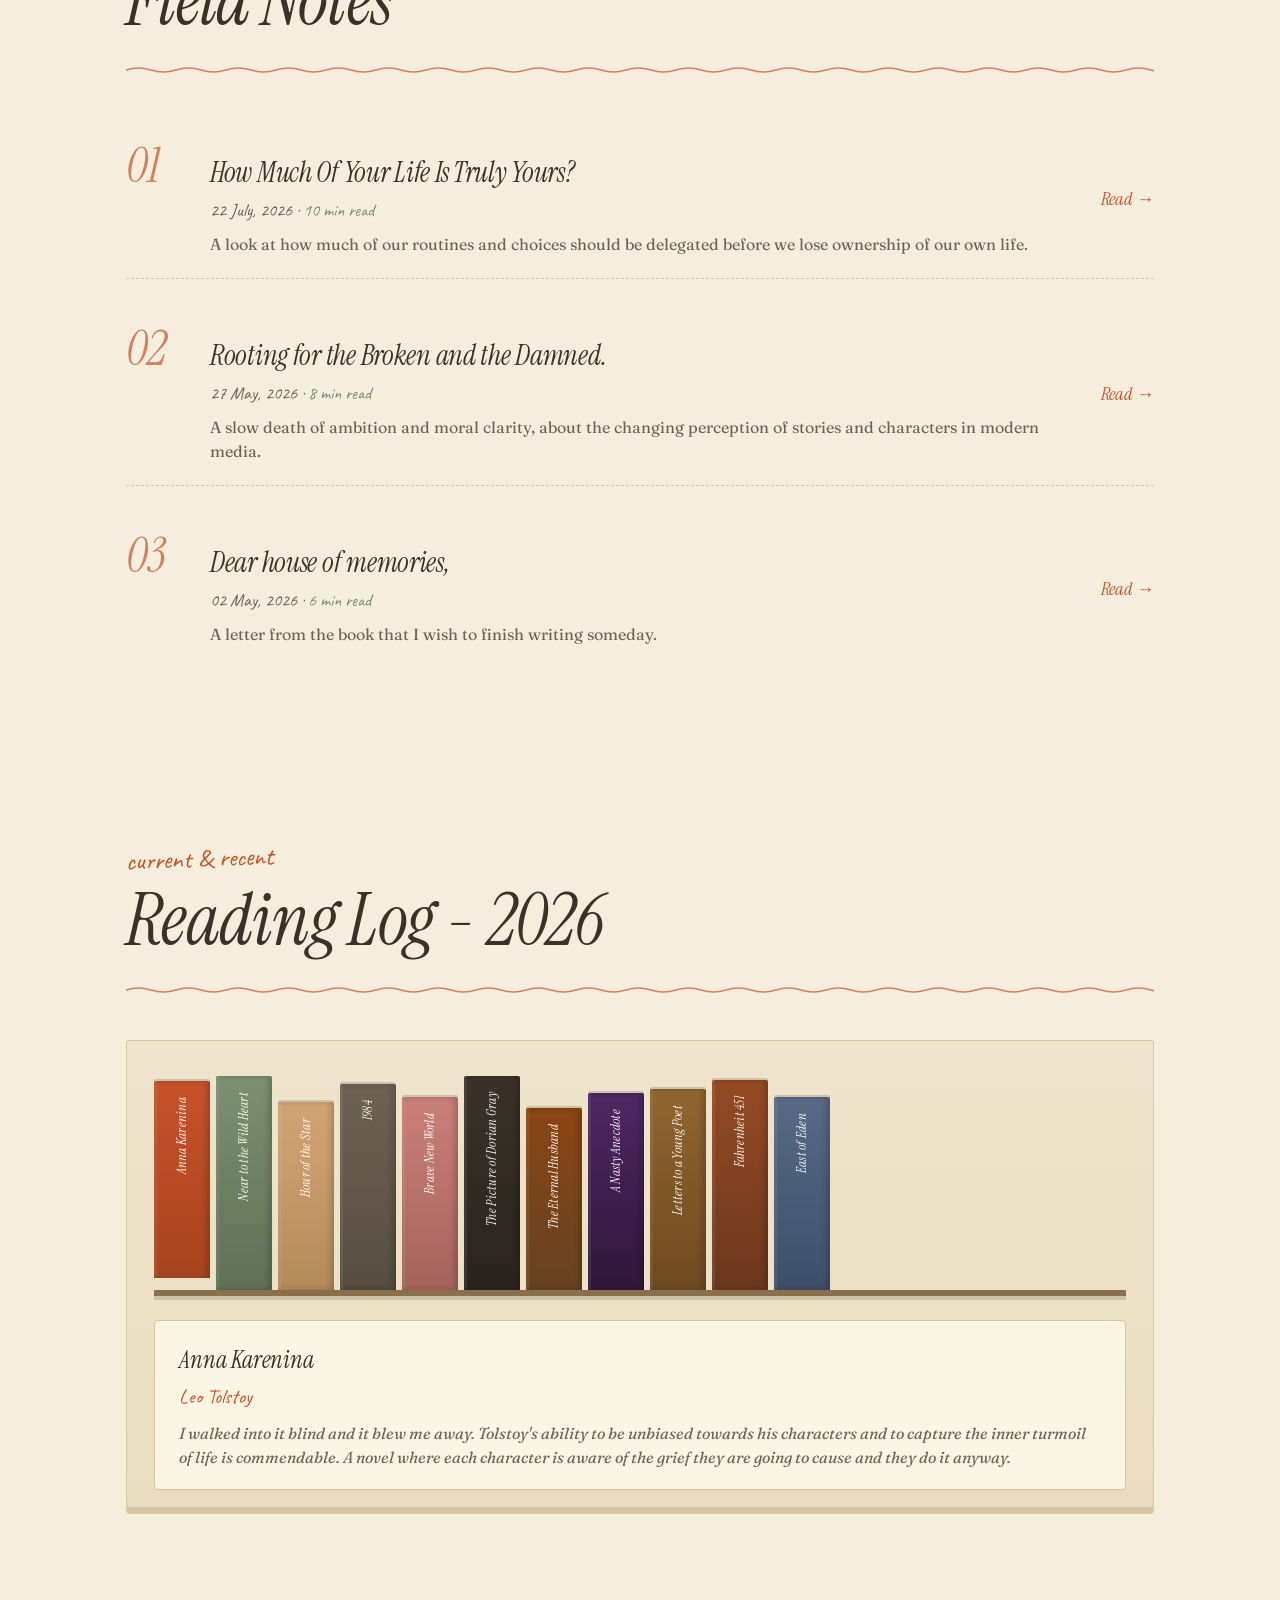
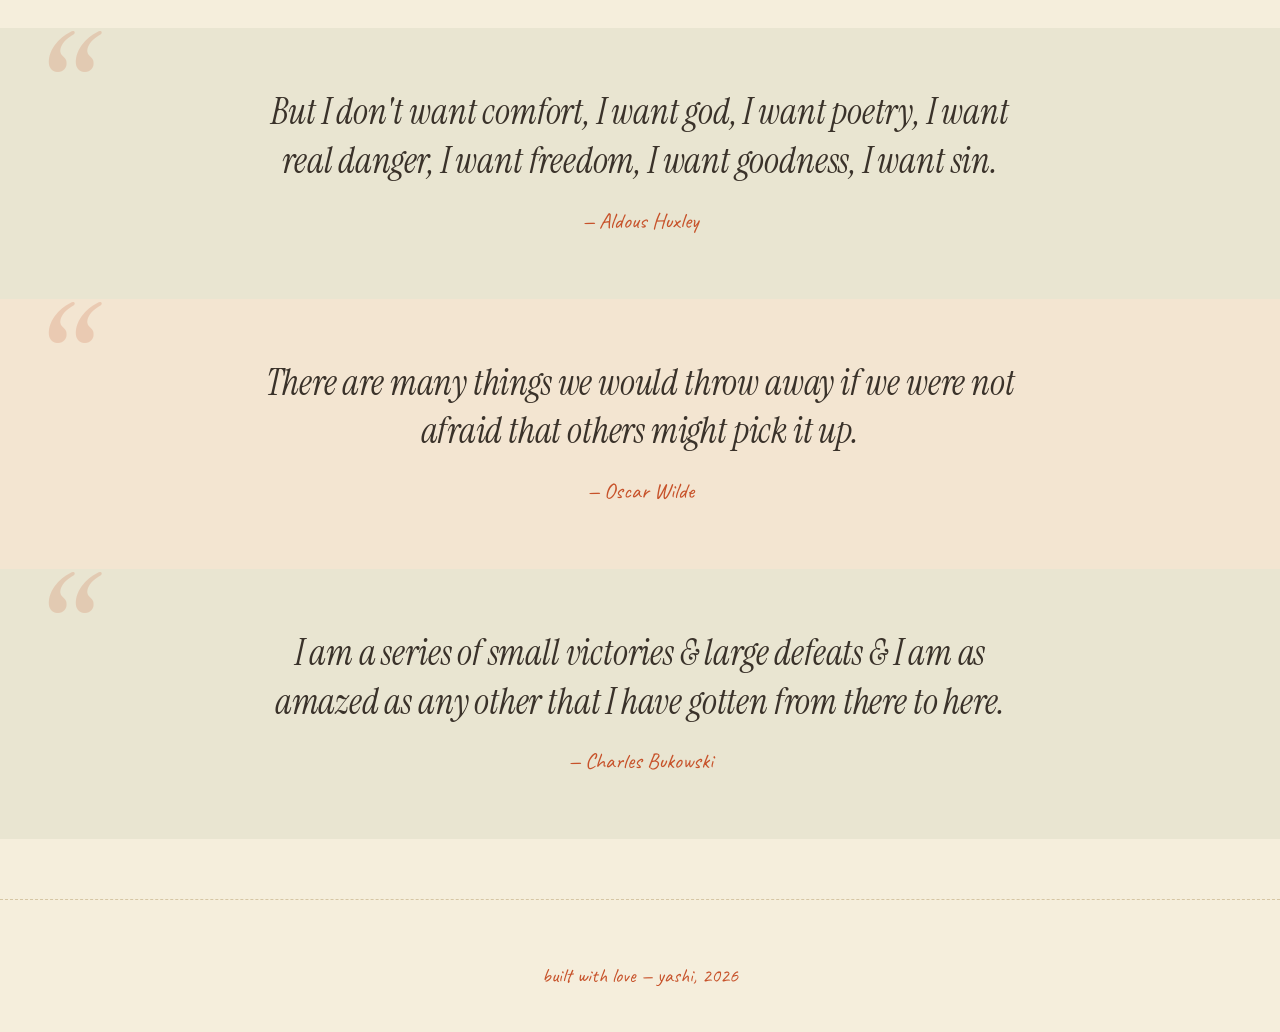
==== commit 467cccdd: "favicon and logos" ====
--- a/index.html
+++ b/index.html
@@ -4,6 +4,7 @@
 <meta charset="UTF-8">
 <meta name="viewport" content="width=device-width, initial-scale=1.0">
 <title>Yashashwini Singh</title>
+<link rel="icon" href="logo-logo.png" type="image/png">
 <link rel="preconnect" href="https://fonts.googleapis.com">
 <link rel="preconnect" href="https://fonts.gstatic.com" crossorigin>
 <link href="https://fonts.googleapis.com/css2?family=Instrument+Serif:ital@0;1&family=Fraunces:ital,opsz,wght@0,9..144,300..900;1,9..144,300..900&family=Caveat:wght@400;600&display=swap" rel="stylesheet">
